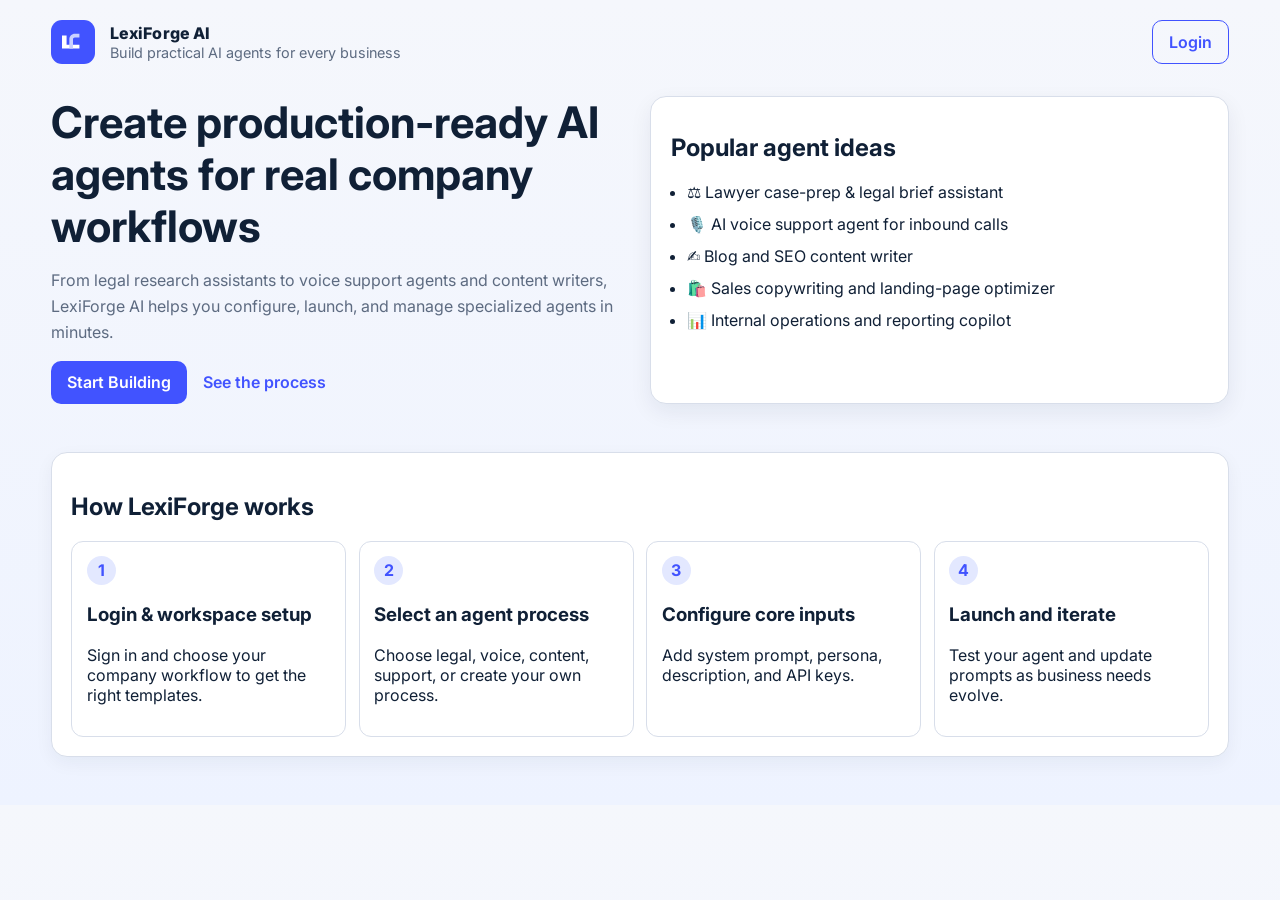
==== index.html @ a2d89f95 "Create LexiForge AI landing page and agent builder dashboard" ====
<!DOCTYPE html>
<html lang="en">
  <head>
    <meta charset="UTF-8" />
    <meta name="viewport" content="width=device-width, initial-scale=1.0" />
    <title>LexiForge AI | Agent Builder</title>
    <link rel="preconnect" href="https://fonts.googleapis.com" />
    <link rel="preconnect" href="https://fonts.gstatic.com" crossorigin />
    <link
      href="https://fonts.googleapis.com/css2?family=Inter:wght@400;500;600;700;800&display=swap"
      rel="stylesheet"
    />
    <link rel="stylesheet" href="styles.css" />
  </head>
  <body>
    <header class="hero">
      <nav class="nav">
        <div class="brand">
          <img src="logo.svg" alt="LexiForge AI logo" class="brand-logo" />
          <div>
            <p class="brand-name">LexiForge AI</p>
            <p class="brand-tag">Build practical AI agents for every business</p>
          </div>
        </div>
        <button class="ghost-btn" data-open-login>Login</button>
      </nav>

      <section class="hero-content">
        <div class="hero-copy">
          <h1>Create production-ready AI agents for real company workflows</h1>
          <p>
            From legal research assistants to voice support agents and content writers,
            LexiForge AI helps you configure, launch, and manage specialized agents in minutes.
          </p>
          <div class="cta-row">
            <button class="primary-btn" data-open-login>Start Building</button>
            <a href="#process" class="text-link">See the process</a>
          </div>
        </div>
        <div class="hero-card">
          <h2>Popular agent ideas</h2>
          <ul>
            <li>⚖️ Lawyer case-prep & legal brief assistant</li>
            <li>🎙️ AI voice support agent for inbound calls</li>
            <li>✍️ Blog and SEO content writer</li>
            <li>🛍️ Sales copywriting and landing-page optimizer</li>
            <li>📊 Internal operations and reporting copilot</li>
          </ul>
        </div>
      </section>
    </header>

    <main>
      <section class="panel" id="process">
        <h2>How LexiForge works</h2>
        <div class="steps">
          <article>
            <span>1</span>
            <h3>Login & workspace setup</h3>
            <p>Sign in and choose your company workflow to get the right templates.</p>
          </article>
          <article>
            <span>2</span>
            <h3>Select an agent process</h3>
            <p>Choose legal, voice, content, support, or create your own process.</p>
          </article>
          <article>
            <span>3</span>
            <h3>Configure core inputs</h3>
            <p>Add system prompt, persona, description, and API keys.</p>
          </article>
          <article>
            <span>4</span>
            <h3>Launch and iterate</h3>
            <p>Test your agent and update prompts as business needs evolve.</p>
          </article>
        </div>
      </section>

      <section class="panel hidden" id="login-panel">
        <h2>Login to LexiForge AI</h2>
        <form id="login-form" class="stacked-form">
          <label>
            Work email
            <input type="email" name="email" required placeholder="you@company.com" />
          </label>
          <label>
            Password
            <input type="password" name="password" required placeholder="••••••••" />
          </label>
          <button type="submit" class="primary-btn">Continue to dashboard</button>
        </form>
      </section>

      <section class="panel hidden" id="dashboard-panel">
        <div class="dashboard-head">
          <h2>Agent Builder Dashboard</h2>
          <p>Set up a new business agent in one workflow.</p>
        </div>

        <form id="agent-form" class="stacked-form">
          <label>
            Select process
            <select name="process" required>
              <option value="">Choose a process</option>
              <option>Legal assignment & research agent</option>
              <option>AI voice agent for customer support</option>
              <option>Blog content writer agent</option>
              <option>Sales copywriting agent</option>
              <option>Custom business workflow agent</option>
            </select>
          </label>

          <label>
            System prompt
            <textarea
              name="systemPrompt"
              rows="5"
              required
              placeholder="Define hard rules, task boundaries, and behavior instructions"
            ></textarea>
          </label>

          <label>
            Agent persona
            <input
              type="text"
              name="persona"
              required
              placeholder="e.g., Senior legal operations assistant"
            />
          </label>

          <label>
            Agent description
            <textarea
              name="description"
              rows="4"
              required
              placeholder="Describe what the agent helps users achieve and key outputs"
            ></textarea>
          </label>

          <div class="api-grid">
            <label>
              OpenAI API key
              <input type="password" name="openaiKey" placeholder="sk-..." />
            </label>
            <label>
              Voice provider API key
              <input type="password" name="voiceKey" placeholder="Optional for voice agents" />
            </label>
            <label>
              Vector DB API key
              <input type="password" name="vectorKey" placeholder="Optional for knowledge search" />
            </label>
          </div>

          <button type="submit" class="primary-btn">Create agent configuration</button>
        </form>

        <div id="success-message" class="success hidden" role="status"></div>
      </section>
    </main>

    <script src="app.js"></script>
  </body>
</html>
---- styles.css ----
:root {
  --bg: #f4f7fb;
  --panel: #ffffff;
  --text: #102036;
  --muted: #5d6b81;
  --brand: #4153ff;
  --brand-soft: #e3e8ff;
  --border: #d8deea;
  --success: #126945;
}

* {
  box-sizing: border-box;
}

body {
  margin: 0;
  font-family: 'Inter', system-ui, sans-serif;
  color: var(--text);
  background: linear-gradient(180deg, #f5f7fc 0%, #eef3ff 100%);
}

.hero {
  padding: 1.25rem clamp(1rem, 4vw, 4rem) 3rem;
}

.nav {
  display: flex;
  align-items: center;
  justify-content: space-between;
  gap: 1rem;
  margin-bottom: 2rem;
}

.brand {
  display: flex;
  align-items: center;
  gap: 0.9rem;
}

.brand-logo {
  width: 44px;
  height: 44px;
}

.brand-name {
  margin: 0;
  font-weight: 800;
  letter-spacing: 0.01em;
}

.brand-tag {
  margin: 0.1rem 0 0;
  color: var(--muted);
  font-size: 0.9rem;
}

.hero-content {
  display: grid;
  gap: 1.25rem;
  grid-template-columns: repeat(auto-fit, minmax(280px, 1fr));
  align-items: stretch;
}

.hero-copy h1 {
  font-size: clamp(1.8rem, 3.4vw, 3rem);
  margin: 0;
}

.hero-copy p {
  color: var(--muted);
  line-height: 1.6;
  max-width: 60ch;
}

.hero-card {
  background: var(--panel);
  border: 1px solid var(--border);
  border-radius: 16px;
  padding: 1rem 1.25rem;
  box-shadow: 0 8px 22px rgba(16, 32, 54, 0.07);
}

.hero-card ul {
  margin: 0;
  padding-left: 1rem;
  display: grid;
  gap: 0.75rem;
}

.cta-row {
  display: flex;
  align-items: center;
  gap: 1rem;
}

main {
  padding: 0 clamp(1rem, 4vw, 4rem) 3rem;
  display: grid;
  gap: 1.2rem;
}

.panel {
  background: var(--panel);
  border: 1px solid var(--border);
  border-radius: 16px;
  padding: 1.2rem;
  box-shadow: 0 6px 18px rgba(16, 32, 54, 0.05);
}

.steps {
  display: grid;
  grid-template-columns: repeat(auto-fit, minmax(180px, 1fr));
  gap: 0.8rem;
}

.steps article {
  border: 1px solid var(--border);
  border-radius: 12px;
  padding: 0.9rem;
}

.steps span {
  display: inline-grid;
  place-content: center;
  width: 1.8rem;
  height: 1.8rem;
  background: var(--brand-soft);
  color: var(--brand);
  border-radius: 999px;
  font-weight: 700;
}

.stacked-form {
  display: grid;
  gap: 0.9rem;
}

label {
  display: grid;
  gap: 0.45rem;
  font-weight: 600;
}

input,
textarea,
select {
  border: 1px solid var(--border);
  border-radius: 10px;
  padding: 0.72rem 0.78rem;
  font: inherit;
}

textarea {
  resize: vertical;
}

.api-grid {
  display: grid;
  grid-template-columns: repeat(auto-fit, minmax(220px, 1fr));
  gap: 0.8rem;
}

.primary-btn,
.ghost-btn {
  border-radius: 10px;
  font: inherit;
  font-weight: 600;
  padding: 0.7rem 1rem;
  cursor: pointer;
}

.primary-btn {
  border: none;
  color: #fff;
  background: var(--brand);
}

.ghost-btn {
  border: 1px solid var(--brand);
  color: var(--brand);
  background: transparent;
}

.text-link {
  color: var(--brand);
  font-weight: 600;
  text-decoration: none;
}

.hidden {
  display: none;
}

.success {
  margin-top: 1rem;
  padding: 0.8rem;
  border: 1px solid #92dbb8;
  border-radius: 10px;
  background: #e8fff1;
  color: var(--success);
  font-weight: 600;
}
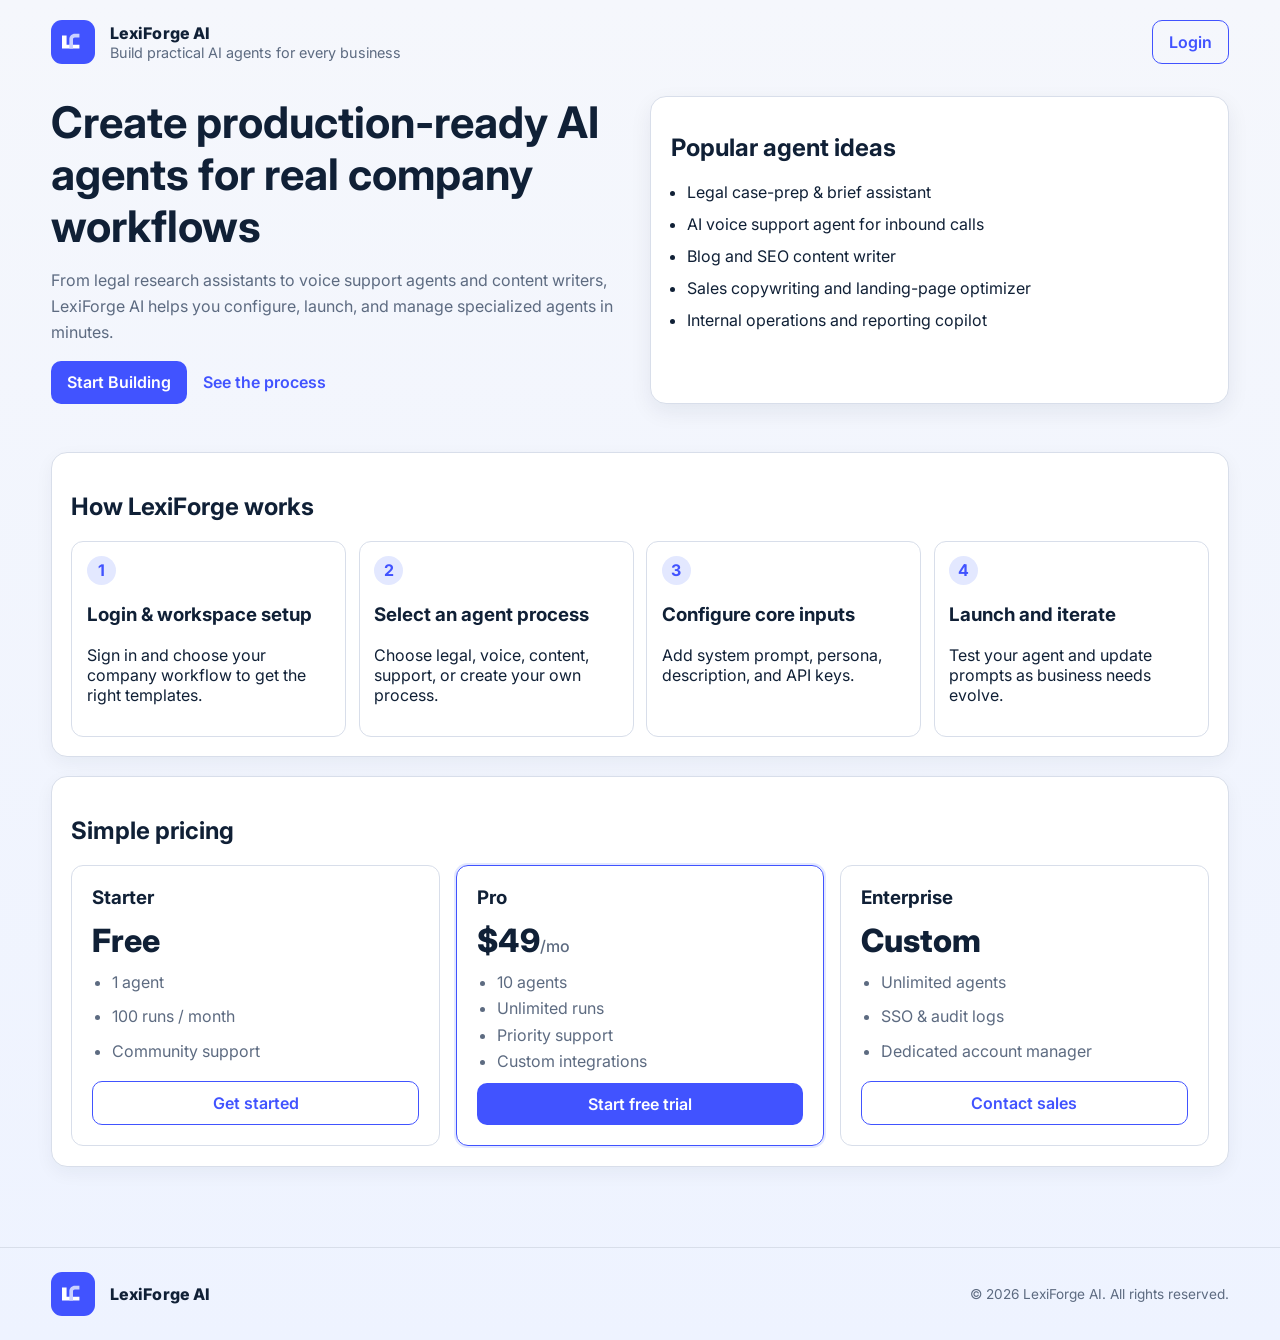
==== commit 2d0c11a5: "Refactor into multi-page website with separate login and dashboard pages Split the single-page app i" ====
--- a/index.html
+++ b/index.html
@@ -15,14 +15,14 @@
   <body>
     <header class="hero">
       <nav class="nav">
-        <div class="brand">
+        <a href="index.html" class="brand">
           <img src="logo.svg" alt="LexiForge AI logo" class="brand-logo" />
           <div>
             <p class="brand-name">LexiForge AI</p>
             <p class="brand-tag">Build practical AI agents for every business</p>
           </div>
-        </div>
-        <button class="ghost-btn" data-open-login>Login</button>
+        </a>
+        <a href="login.html" class="ghost-btn">Login</a>
       </nav>
 
       <section class="hero-content">
@@ -33,18 +33,18 @@
             LexiForge AI helps you configure, launch, and manage specialized agents in minutes.
           </p>
           <div class="cta-row">
-            <button class="primary-btn" data-open-login>Start Building</button>
+            <a href="login.html" class="primary-btn">Start Building</a>
             <a href="#process" class="text-link">See the process</a>
           </div>
         </div>
         <div class="hero-card">
           <h2>Popular agent ideas</h2>
           <ul>
-            <li>⚖️ Lawyer case-prep & legal brief assistant</li>
-            <li>🎙️ AI voice support agent for inbound calls</li>
-            <li>✍️ Blog and SEO content writer</li>
-            <li>🛍️ Sales copywriting and landing-page optimizer</li>
-            <li>📊 Internal operations and reporting copilot</li>
+            <li>Legal case-prep & brief assistant</li>
+            <li>AI voice support agent for inbound calls</li>
+            <li>Blog and SEO content writer</li>
+            <li>Sales copywriting and landing-page optimizer</li>
+            <li>Internal operations and reporting copilot</li>
           </ul>
         </div>
       </section>
@@ -77,92 +77,52 @@
         </div>
       </section>
 
-      <section class="panel hidden" id="login-panel">
-        <h2>Login to LexiForge AI</h2>
-        <form id="login-form" class="stacked-form">
-          <label>
-            Work email
-            <input type="email" name="email" required placeholder="you@company.com" />
-          </label>
-          <label>
-            Password
-            <input type="password" name="password" required placeholder="••••••••" />
-          </label>
-          <button type="submit" class="primary-btn">Continue to dashboard</button>
-        </form>
-      </section>
-
-      <section class="panel hidden" id="dashboard-panel">
-        <div class="dashboard-head">
-          <h2>Agent Builder Dashboard</h2>
-          <p>Set up a new business agent in one workflow.</p>
+      <section class="panel" id="pricing">
+        <h2>Simple pricing</h2>
+        <div class="pricing-grid">
+          <div class="price-card">
+            <h3>Starter</h3>
+            <p class="price">Free</p>
+            <ul>
+              <li>1 agent</li>
+              <li>100 runs / month</li>
+              <li>Community support</li>
+            </ul>
+            <a href="login.html" class="ghost-btn">Get started</a>
+          </div>
+          <div class="price-card featured">
+            <h3>Pro</h3>
+            <p class="price">$49<span>/mo</span></p>
+            <ul>
+              <li>10 agents</li>
+              <li>Unlimited runs</li>
+              <li>Priority support</li>
+              <li>Custom integrations</li>
+            </ul>
+            <a href="login.html" class="primary-btn">Start free trial</a>
+          </div>
+          <div class="price-card">
+            <h3>Enterprise</h3>
+            <p class="price">Custom</p>
+            <ul>
+              <li>Unlimited agents</li>
+              <li>SSO & audit logs</li>
+              <li>Dedicated account manager</li>
+            </ul>
+            <a href="login.html" class="ghost-btn">Contact sales</a>
+          </div>
         </div>
-
-        <form id="agent-form" class="stacked-form">
-          <label>
-            Select process
-            <select name="process" required>
-              <option value="">Choose a process</option>
-              <option>Legal assignment & research agent</option>
-              <option>AI voice agent for customer support</option>
-              <option>Blog content writer agent</option>
-              <option>Sales copywriting agent</option>
-              <option>Custom business workflow agent</option>
-            </select>
-          </label>
-
-          <label>
-            System prompt
-            <textarea
-              name="systemPrompt"
-              rows="5"
-              required
-              placeholder="Define hard rules, task boundaries, and behavior instructions"
-            ></textarea>
-          </label>
-
-          <label>
-            Agent persona
-            <input
-              type="text"
-              name="persona"
-              required
-              placeholder="e.g., Senior legal operations assistant"
-            />
-          </label>
-
-          <label>
-            Agent description
-            <textarea
-              name="description"
-              rows="4"
-              required
-              placeholder="Describe what the agent helps users achieve and key outputs"
-            ></textarea>
-          </label>
-
-          <div class="api-grid">
-            <label>
-              OpenAI API key
-              <input type="password" name="openaiKey" placeholder="sk-..." />
-            </label>
-            <label>
-              Voice provider API key
-              <input type="password" name="voiceKey" placeholder="Optional for voice agents" />
-            </label>
-            <label>
-              Vector DB API key
-              <input type="password" name="vectorKey" placeholder="Optional for knowledge search" />
-            </label>
-          </div>
-
-          <button type="submit" class="primary-btn">Create agent configuration</button>
-        </form>
-
-        <div id="success-message" class="success hidden" role="status"></div>
       </section>
     </main>
 
-    <script src="app.js"></script>
+    <footer class="site-footer">
+      <div class="footer-inner">
+        <div class="brand">
+          <img src="logo.svg" alt="LexiForge AI logo" class="brand-logo" />
+          <p class="brand-name">LexiForge AI</p>
+        </div>
+        <p class="footer-text">&copy; 2026 LexiForge AI. All rights reserved.</p>
+      </div>
+    </footer>
   </body>
 </html>
--- a/styles.css
+++ b/styles.css
@@ -18,7 +18,15 @@
   font-family: 'Inter', system-ui, sans-serif;
   color: var(--text);
   background: linear-gradient(180deg, #f5f7fc 0%, #eef3ff 100%);
-}
+  min-height: 100vh;
+}
+
+a {
+  text-decoration: none;
+  color: inherit;
+}
+
+/* ---------- Nav ---------- */
 
 .hero {
   padding: 1.25rem clamp(1rem, 4vw, 4rem) 3rem;
@@ -32,6 +40,24 @@
   margin-bottom: 2rem;
 }
 
+.nav-compact {
+  padding: 1.25rem clamp(1rem, 4vw, 4rem);
+  margin-bottom: 0;
+}
+
+.nav-dashboard {
+  padding: 1rem clamp(1rem, 4vw, 4rem);
+  margin-bottom: 0;
+  border-bottom: 1px solid var(--border);
+  background: var(--panel);
+}
+
+.nav-actions {
+  display: flex;
+  align-items: center;
+  gap: 0.75rem;
+}
+
 .brand {
   display: flex;
   align-items: center;
@@ -55,6 +81,8 @@
   font-size: 0.9rem;
 }
 
+/* ---------- Hero ---------- */
+
 .hero-content {
   display: grid;
   gap: 1.25rem;
@@ -94,10 +122,28 @@
   gap: 1rem;
 }
 
+/* ---------- Main / Panels ---------- */
+
 main {
   padding: 0 clamp(1rem, 4vw, 4rem) 3rem;
   display: grid;
   gap: 1.2rem;
+}
+
+.dashboard-main {
+  padding: 1.5rem clamp(1rem, 4vw, 4rem) 3rem;
+  display: grid;
+  gap: 1.2rem;
+  max-width: 900px;
+}
+
+.dashboard-head h1 {
+  margin: 0 0 0.25rem;
+}
+
+.dashboard-head p {
+  margin: 0;
+  color: var(--muted);
 }
 
 .panel {
@@ -131,6 +177,8 @@
   font-weight: 700;
 }
 
+/* ---------- Forms ---------- */
+
 .stacked-form {
   display: grid;
   gap: 0.9rem;
@@ -151,6 +199,14 @@
   font: inherit;
 }
 
+input:focus,
+textarea:focus,
+select:focus {
+  outline: 2px solid var(--brand);
+  outline-offset: 1px;
+  border-color: var(--brand);
+}
+
 textarea {
   resize: vertical;
 }
@@ -161,13 +217,96 @@
   gap: 0.8rem;
 }
 
+/* ---------- Auth page ---------- */
+
+.page-centered {
+  display: flex;
+  flex-direction: column;
+  align-items: center;
+}
+
+.auth-card {
+  background: var(--panel);
+  border: 1px solid var(--border);
+  border-radius: 16px;
+  padding: 2rem;
+  box-shadow: 0 8px 22px rgba(16, 32, 54, 0.07);
+  width: 100%;
+  max-width: 420px;
+  margin-top: 2rem;
+}
+
+.auth-card h1 {
+  margin: 0 0 0.25rem;
+  font-size: 1.5rem;
+}
+
+.auth-subtitle {
+  margin: 0 0 1.25rem;
+  color: var(--muted);
+}
+
+.auth-divider {
+  display: flex;
+  align-items: center;
+  gap: 0.75rem;
+  margin: 1.25rem 0;
+  color: var(--muted);
+  font-size: 0.85rem;
+}
+
+.auth-divider::before,
+.auth-divider::after {
+  content: '';
+  flex: 1;
+  height: 1px;
+  background: var(--border);
+}
+
+.social-btn {
+  display: flex;
+  align-items: center;
+  justify-content: center;
+  gap: 0.6rem;
+  width: 100%;
+  padding: 0.7rem 1rem;
+  border: 1px solid var(--border);
+  border-radius: 10px;
+  background: var(--panel);
+  font: inherit;
+  font-weight: 600;
+  cursor: pointer;
+}
+
+.social-btn:hover {
+  background: var(--bg);
+}
+
+.auth-footer {
+  text-align: center;
+  margin: 1.25rem 0 0;
+  color: var(--muted);
+  font-size: 0.9rem;
+}
+
+/* ---------- Buttons ---------- */
+
 .primary-btn,
 .ghost-btn {
+  display: inline-flex;
+  align-items: center;
+  justify-content: center;
   border-radius: 10px;
   font: inherit;
   font-weight: 600;
   padding: 0.7rem 1rem;
   cursor: pointer;
+  transition: opacity 0.15s;
+}
+
+.primary-btn:hover,
+.ghost-btn:hover {
+  opacity: 0.85;
 }
 
 .primary-btn {
@@ -182,18 +321,122 @@
   background: transparent;
 }
 
+.ghost-sm {
+  padding: 0.4rem 0.75rem;
+  font-size: 0.85rem;
+}
+
 .text-link {
   color: var(--brand);
   font-weight: 600;
   text-decoration: none;
 }
 
+.text-link:hover {
+  text-decoration: underline;
+}
+
+/* ---------- User badge ---------- */
+
+.user-badge {
+  font-size: 0.85rem;
+  color: var(--muted);
+  background: var(--brand-soft);
+  padding: 0.35rem 0.7rem;
+  border-radius: 8px;
+}
+
+/* ---------- Pricing ---------- */
+
+.pricing-grid {
+  display: grid;
+  grid-template-columns: repeat(auto-fit, minmax(220px, 1fr));
+  gap: 1rem;
+  margin-top: 0.5rem;
+}
+
+.price-card {
+  border: 1px solid var(--border);
+  border-radius: 12px;
+  padding: 1.25rem;
+  display: flex;
+  flex-direction: column;
+  gap: 0.75rem;
+}
+
+.price-card.featured {
+  border-color: var(--brand);
+  box-shadow: 0 0 0 2px var(--brand-soft);
+}
+
+.price-card h3 {
+  margin: 0;
+}
+
+.price {
+  margin: 0;
+  font-size: 2rem;
+  font-weight: 800;
+}
+
+.price span {
+  font-size: 1rem;
+  font-weight: 500;
+  color: var(--muted);
+}
+
+.price-card ul {
+  margin: 0;
+  padding-left: 1.25rem;
+  display: grid;
+  gap: 0.4rem;
+  color: var(--muted);
+  flex: 1;
+}
+
+.price-card .primary-btn,
+.price-card .ghost-btn {
+  margin-top: auto;
+}
+
+/* ---------- Agents list ---------- */
+
+.agents-empty {
+  color: var(--muted);
+  text-align: center;
+  padding: 1rem;
+}
+
+.agents-grid {
+  display: grid;
+  grid-template-columns: repeat(auto-fit, minmax(250px, 1fr));
+  gap: 0.8rem;
+}
+
+.agent-card {
+  border: 1px solid var(--border);
+  border-radius: 12px;
+  padding: 1rem;
+}
+
+.agent-card h3 {
+  margin: 0 0 0.25rem;
+  font-size: 0.95rem;
+}
+
+.agent-card p {
+  margin: 0;
+  color: var(--muted);
+  font-size: 0.85rem;
+}
+
+/* ---------- Success ---------- */
+
 .hidden {
   display: none;
 }
 
 .success {
-  margin-top: 1rem;
   padding: 0.8rem;
   border: 1px solid #92dbb8;
   border-radius: 10px;
@@ -201,3 +444,25 @@
   color: var(--success);
   font-weight: 600;
 }
+
+/* ---------- Footer ---------- */
+
+.site-footer {
+  border-top: 1px solid var(--border);
+  padding: 1.5rem clamp(1rem, 4vw, 4rem);
+  margin-top: 2rem;
+}
+
+.footer-inner {
+  display: flex;
+  align-items: center;
+  justify-content: space-between;
+  flex-wrap: wrap;
+  gap: 1rem;
+}
+
+.footer-text {
+  margin: 0;
+  color: var(--muted);
+  font-size: 0.85rem;
+}
